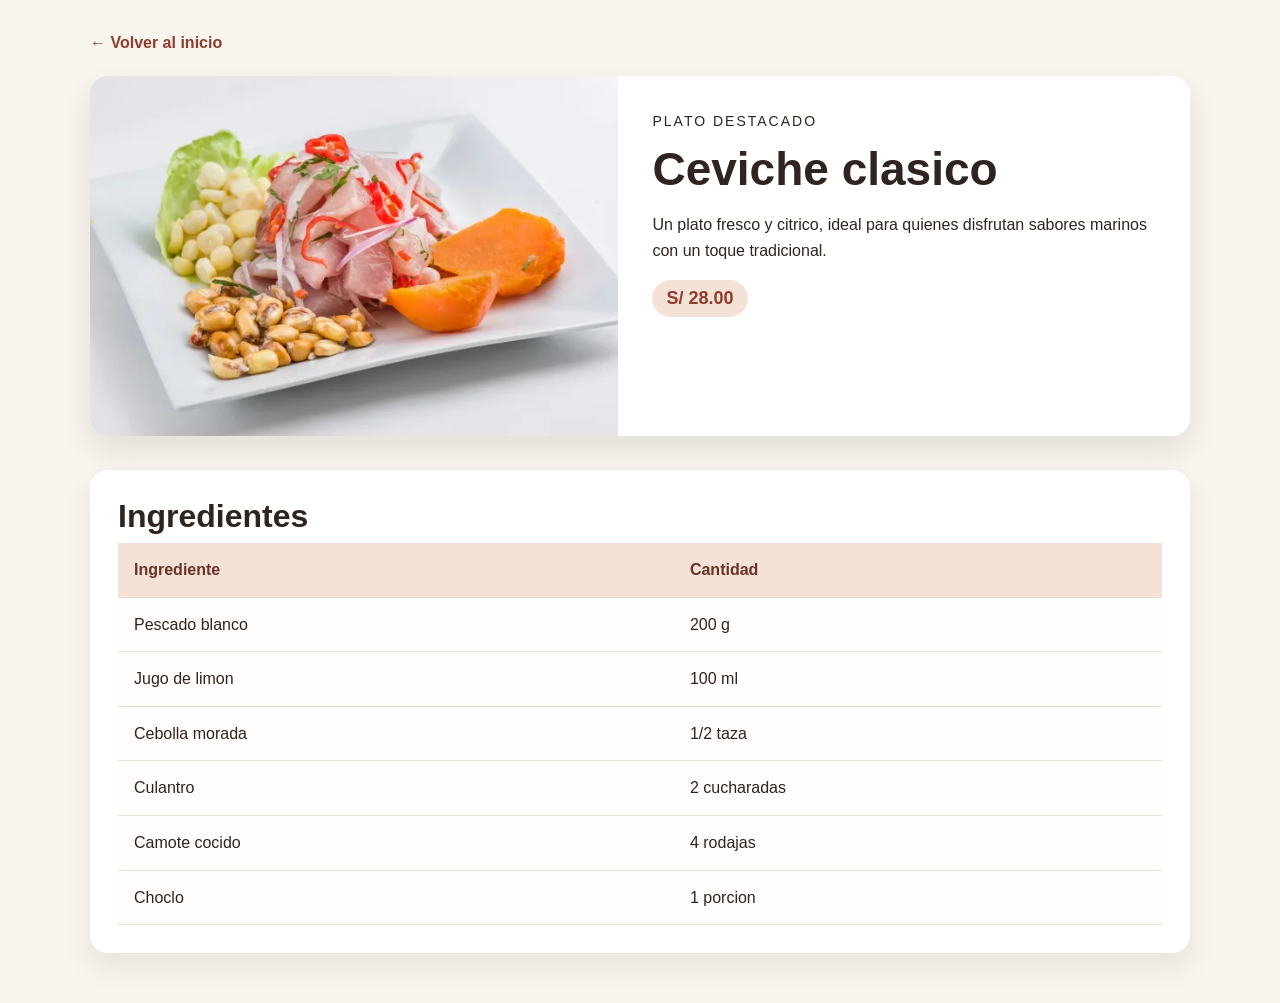
==== detalle-ceviche.html @ c4972c7e "first commit" ====
<!DOCTYPE html>
<html lang="es">
<head>
    <meta charset="UTF-8">
    <meta name="viewport" content="width=device-width, initial-scale=1.0">
    <title>Detalle - Ceviche clasico</title>
    <link rel="stylesheet" href="styles.css">
</head>
<body>
    <main class="detalle contenedor">
        <a class="volver" href="index.html">← Volver al inicio</a>

        <section class="detalle-cabecera">
            <a href="">
                <img src="/assets/img/ceviche.webp" alt="Ceviche clasico">
            </a>
            <div class="detalle-info">
                <p class="etiqueta">Plato destacado</p>
                <h1>Ceviche clasico</h1>
                <p>Un plato fresco y citrico, ideal para quienes disfrutan sabores marinos con un toque tradicional.</p>
                <span class="precio grande">S/ 28.00</span>
            </div>
        </section>

        <section class="ingredientes">
            <h2>Ingredientes</h2>
            <table>
                <thead>
                    <tr>
                        <th>Ingrediente</th>
                        <th>Cantidad</th>
                    </tr>
                </thead>
                <tbody>
                    <tr>
                        <td>Pescado blanco</td>
                        <td>200 g</td>
                    </tr>
                    <tr>
                        <td>Jugo de limon</td>
                        <td>100 ml</td>
                    </tr>
                    <tr>
                        <td>Cebolla morada</td>
                        <td>1/2 taza</td>
                    </tr>
                    <tr>
                        <td>Culantro</td>
                        <td>2 cucharadas</td>
                    </tr>
                    <tr>
                        <td>Camote cocido</td>
                        <td>4 rodajas</td>
                    </tr>
                    <tr>
                        <td>Choclo</td>
                        <td>1 porcion</td>
                    </tr>
                </tbody>
            </table>
        </section>
    </main>
</body>
</html>
---- styles.css ----
* {
    box-sizing: border-box;
}

body {
    margin: 0;
    font-family: Arial, sans-serif;
    background-color: #f8f4ee;
    color: #2f241f;
}

a {
    color: inherit;
    text-decoration: none;
}

img {
    display: block;
    width: 100%;
}

.contenedor {
    width: 1100px;
    max-width: calc(100% - 60px);
    margin: 0 auto;
}

.hero {
    padding: 48px 0 56px;
    background: #8f3c2e;
    color: #fff8f4;
}

.etiqueta {
    margin: 0 0 10px;
    font-size: 14px;
    letter-spacing: 2px;
    text-transform: uppercase;
}

.hero h1,
.detalle-info h1 {
    margin: 0 0 12px;
    font-size: 46px;
}

.subtitulo {
    width: 620px;
    max-width: 100%;
    margin: 0 0 24px;
    font-size: 18px;
    line-height: 1.6;
}

.buscador input {
    width: 100%;
    padding: 16px 18px;
    border: 0;
    border-radius: 10px;
    font-size: 16px;
    outline: none;
}

.seccion-titulo {
    padding: 40px 0 24px;
}

.seccion-titulo h2,
.ingredientes h2 {
    margin: 0 0 8px;
    font-size: 32px;
}

.seccion-titulo p,
.detalle-info p,
table {
    line-height: 1.6;
}

.platos {
    padding-bottom: 48px;
}

.tarjeta {
    display: inline-block;
    width: 31%;
    margin-right: 2.8%;
    vertical-align: top;
    background: #ffffff;
    border-radius: 16px;
    overflow: hidden;
    box-shadow: 0 14px 30px rgba(47, 36, 31, 0.12);
}

.tarjeta:last-child {
    margin-right: 0;
}

.tarjeta img {
    height: 230px;
    object-fit: cover;
}

.tarjeta-contenido {
    padding: 20px;
}

.tarjeta h3 {
    margin: 0 0 10px;
    font-size: 24px;
}

.tarjeta p {
    margin: 0 0 16px;
    color: #5f5149;
}

.precio {
    display: inline-block;
    padding: 8px 14px;
    background: #f3e2d5;
    border-radius: 999px;
    font-weight: bold;
    color: #8f3c2e;
}

.grande {
    font-size: 18px;
}

.detalle {
    padding: 34px 0 50px;
}

.volver {
    display: inline-block;
    margin-bottom: 24px;
    color: #8f3c2e;
    font-weight: bold;
}

.detalle-cabecera {
    margin-bottom: 34px;
    background: #ffffff;
    border-radius: 18px;
    overflow: hidden;
    box-shadow: 0 14px 30px rgba(47, 36, 31, 0.1);
}

.detalle-cabecera img {
    width: 48%;
    height: 360px;
    object-fit: cover;
    display: inline-block;
    vertical-align: top;
}

.detalle-info {
    display: inline-block;
    width: 51%;
    padding: 34px 30px;
    vertical-align: top;
}

.ingredientes {
    background: #ffffff;
    padding: 28px;
    border-radius: 18px;
    box-shadow: 0 14px 30px rgba(47, 36, 31, 0.08);
}

table {
    width: 100%;
    border-collapse: collapse;
    background: #fffdfb;
}

th,
td {
    padding: 14px 16px;
    text-align: left;
    border-bottom: 1px solid #eadfd4;
}

th {
    background: #f3e2d5;
    color: #6a3328;
}
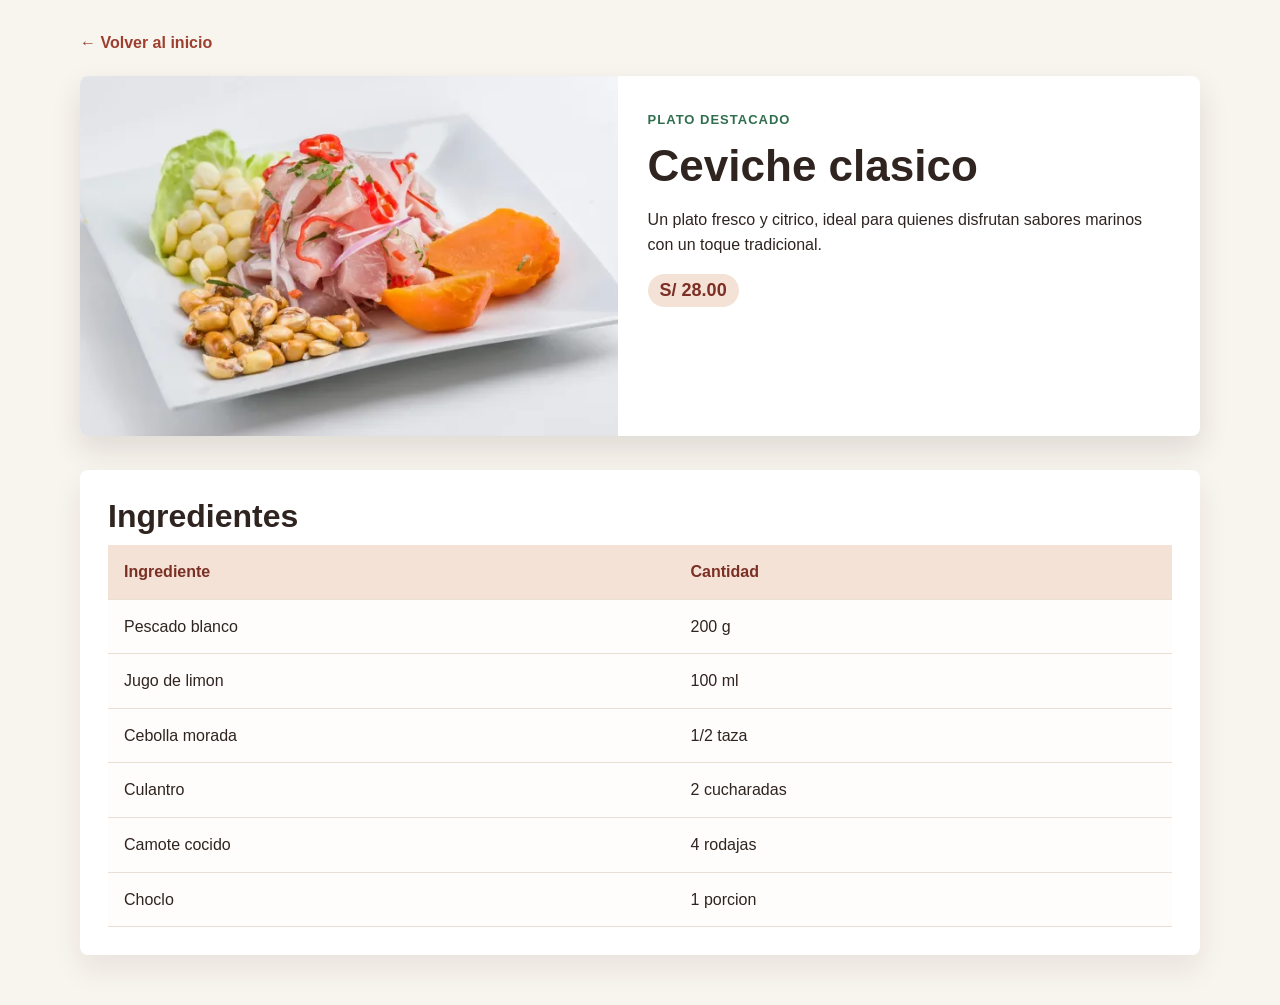
==== commit bcd39eec: "Agregando página de prueba" ====
--- a/detalle-ceviche.html
+++ b/detalle-ceviche.html
@@ -4,16 +4,14 @@
     <meta charset="UTF-8">
     <meta name="viewport" content="width=device-width, initial-scale=1.0">
     <title>Detalle - Ceviche clasico</title>
-    <link rel="stylesheet" href="styles.css">
+    <link rel="stylesheet" href="assets/css/styles.css">
 </head>
 <body>
     <main class="detalle contenedor">
-        <a class="volver" href="index.html">← Volver al inicio</a>
+        <a class="volver" href="index.html">&larr; Volver al inicio</a>
 
         <section class="detalle-cabecera">
-            <a href="">
-                <img src="/assets/img/ceviche.webp" alt="Ceviche clasico">
-            </a>
+            <img src="assets/img/ceviche.webp" alt="Ceviche clasico">
             <div class="detalle-info">
                 <p class="etiqueta">Plato destacado</p>
                 <h1>Ceviche clasico</h1>
--- a/assets/css/styles.css
+++ b/assets/css/styles.css
@@ -0,0 +1,610 @@
+* {
+    box-sizing: border-box;
+}
+
+:root {
+    --fondo: #f8f4ee;
+    --papel: #ffffff;
+    --texto: #2f241f;
+    --muted: #62544d;
+    --primario: #9d3f2f;
+    --primario-oscuro: #7c2f24;
+    --verde: #2f6f4e;
+    --suave: #f3e2d5;
+    --borde: #eadfd4;
+    --sombra: 0 14px 30px rgba(47, 36, 31, 0.12);
+}
+
+body {
+    margin: 0;
+    font-family: Arial, sans-serif;
+    background: var(--fondo);
+    color: var(--texto);
+}
+
+a {
+    color: inherit;
+    text-decoration: none;
+}
+
+img {
+    display: block;
+    width: 100%;
+}
+
+input,
+select,
+button {
+    font: inherit;
+}
+
+.contenedor {
+    width: 1120px;
+    max-width: calc(100% - 40px);
+    margin: 0 auto;
+}
+
+.site-header {
+    border-bottom: 1px solid var(--borde);
+}
+
+.nav {
+    min-height: 72px;
+    display: flex;
+    align-items: center;
+    justify-content: space-between;
+    gap: 24px;
+}
+
+.logo {
+    font-size: 22px;
+    font-weight: 800;
+    color: var(--primario);
+}
+
+.menu {
+    display: flex;
+    align-items: center;
+    gap: 8px;
+    flex-wrap: wrap;
+}
+
+.menu-toggle,
+.hamburguesa {
+    display: none;
+}
+
+.hamburguesa {
+    width: 42px;
+    height: 42px;
+    align-items: center;
+    justify-content: center;
+    flex-direction: column;
+    gap: 5px;
+    border: 1px solid var(--borde);
+    border-radius: 6px;
+    cursor: pointer;
+    transition: 0.2s ease;
+}
+
+.hamburguesa:hover {
+    border-color: var(--primario);
+    box-shadow: 0 8px 16px rgba(47, 36, 31, 0.12);
+}
+
+.hamburguesa span {
+    width: 20px;
+    height: 2px;
+    background: var(--primario-oscuro);
+    border-radius: 999px;
+}
+
+.menu a {
+    padding: 10px 14px;
+    border-radius: 6px;
+    color: var(--muted);
+    font-weight: 700;
+    transition: 0.2s ease;
+}
+
+.menu a:hover,
+.menu a.activo {
+    background: var(--suave);
+    color: var(--primario-oscuro);
+}
+
+.banner {
+    min-height: 480px;
+    display: flex;
+    align-items: center;
+    background:
+        linear-gradient(rgba(31, 23, 19, 0.62), rgba(31, 23, 19, 0.62)),
+        url("../img/lomo-saltado.jpg") center/cover;
+    color: #fffaf6;
+}
+
+.banner-contenido {
+    padding: 80px 0;
+}
+
+.etiqueta {
+    margin: 0 0 10px;
+    color: var(--verde);
+    font-size: 13px;
+    font-weight: 800;
+    letter-spacing: 1px;
+    text-transform: uppercase;
+}
+
+.banner .etiqueta,
+.page-hero .etiqueta,
+.footer .etiqueta {
+    color: #f9cfa8;
+}
+
+.banner h1,
+.page-hero h1 {
+    width: 720px;
+    max-width: 100%;
+    margin: 0 0 16px;
+    font-size: 52px;
+    line-height: 1.05;
+}
+
+.banner p,
+.page-hero p {
+    width: 650px;
+    max-width: 100%;
+    margin: 0 0 24px;
+    font-size: 18px;
+    line-height: 1.6;
+}
+
+.acciones {
+    display: flex;
+    gap: 12px;
+    flex-wrap: wrap;
+}
+
+.btn {
+    display: inline-flex;
+    align-items: center;
+    justify-content: center;
+    min-height: 46px;
+    padding: 12px 18px;
+    border-radius: 6px;
+    background: var(--primario);
+    color: #ffffff;
+    font-weight: 800;
+    box-shadow: 0 10px 18px rgba(0, 0, 0, 0.18);
+    transition: 0.2s ease;
+}
+
+.btn:hover {
+    background: var(--primario-oscuro);
+    transform: translateY(-2px);
+}
+
+.btn-secundario {
+    background: #ffffff;
+    color: var(--primario-oscuro);
+}
+
+.btn-secundario:hover {
+    background: var(--suave);
+}
+
+.seccion {
+    padding: 54px 0;
+}
+
+.seccion-cabecera {
+    width: 720px;
+    max-width: 100%;
+    margin-bottom: 26px;
+}
+
+.seccion-cabecera h2,
+.descripcion h2,
+.filtros h2,
+.dato-card h2,
+.ingredientes h2 {
+    margin: 0 0 10px;
+    font-size: 32px;
+}
+
+.seccion-cabecera p,
+.descripcion p,
+.dato-card p,
+.plato-info p,
+.detalle-info p,
+table {
+    line-height: 1.6;
+}
+
+.seccion-cabecera p,
+.plato-info p,
+.dato-card p,
+.descripcion p {
+    color: var(--muted);
+}
+
+.grid-platos,
+.catalogo-lista {
+    display: flex;
+    gap: 22px;
+    flex-wrap: wrap;
+}
+
+.plato-card {
+    flex: 1 1 280px;
+    min-width: 0;
+    background: var(--papel);
+    border-radius: 8px;
+    overflow: hidden;
+    box-shadow: var(--sombra);
+    transition: 0.2s ease;
+}
+
+.plato-card:hover {
+    transform: translateY(-6px);
+    box-shadow: 0 18px 36px rgba(47, 36, 31, 0.18);
+}
+
+.plato-card img {
+    height: 220px;
+    object-fit: cover;
+}
+
+.plato-info {
+    padding: 20px;
+}
+
+.plato-info h3 {
+    margin: 8px 0 10px;
+    font-size: 24px;
+}
+
+.categoria,
+.precio {
+    display: inline-flex;
+    align-items: center;
+    min-height: 30px;
+    padding: 6px 12px;
+    border-radius: 999px;
+    font-size: 14px;
+    font-weight: 800;
+}
+
+.categoria {
+    background: #e3efe7;
+    color: var(--verde);
+}
+
+.precio {
+    background: var(--suave);
+    color: var(--primario-oscuro);
+}
+
+.descripcion-banda {
+    padding: 52px 0;
+    background: #ffffff;
+    border-top: 1px solid var(--borde);
+    border-bottom: 1px solid var(--borde);
+}
+
+.descripcion {
+    display: flex;
+    align-items: flex-start;
+    justify-content: space-between;
+    gap: 40px;
+}
+
+.descripcion > div,
+.descripcion > p {
+    flex: 1;
+}
+
+.page-hero {
+    padding: 74px 0;
+    background:
+        linear-gradient(rgba(31, 23, 19, 0.68), rgba(31, 23, 19, 0.68)),
+        url("../img/ceviche.webp") center/cover;
+    color: #fffaf6;
+}
+
+.contacto-hero {
+    background:
+        linear-gradient(rgba(31, 23, 19, 0.68), rgba(31, 23, 19, 0.68)),
+        url("../img/pasta-al-pesto.jpeg") center/cover;
+}
+
+.catalogo {
+    display: flex;
+    align-items: flex-start;
+    gap: 26px;
+    padding: 44px 0 58px;
+}
+
+.filtros {
+    flex: 0 0 280px;
+    display: flex;
+    flex-direction: column;
+    gap: 10px;
+    padding: 22px;
+    background: var(--papel);
+    border-radius: 8px;
+    box-shadow: var(--sombra);
+}
+
+.filtros label {
+    font-weight: 800;
+    color: var(--texto);
+}
+
+.filtros input,
+.filtros select,
+.contact-form input,
+.contact-form textarea {
+    width: 100%;
+    padding: 12px 14px;
+    border: 1px solid var(--borde);
+    border-radius: 6px;
+    background: #fffdfb;
+    color: var(--texto);
+    outline: none;
+    transition: 0.2s ease;
+}
+
+.filtros input:focus,
+.filtros select:focus,
+.contact-form input:focus,
+.contact-form textarea:focus {
+    border-color: var(--primario);
+    box-shadow: 0 0 0 3px rgba(157, 63, 47, 0.12);
+}
+
+.rango-texto {
+    margin: 0 0 8px;
+    color: var(--muted);
+    font-size: 14px;
+}
+
+.chips {
+    display: flex;
+    gap: 8px;
+    flex-wrap: wrap;
+    margin-top: 4px;
+}
+
+.chips button {
+    border: 0;
+    border-radius: 999px;
+    padding: 8px 12px;
+    background: var(--suave);
+    color: var(--primario-oscuro);
+    font-weight: 800;
+    cursor: pointer;
+    transition: 0.2s ease;
+}
+
+.chips button:hover {
+    background: var(--primario);
+    color: #ffffff;
+}
+
+.catalogo-lista {
+    flex: 1;
+}
+
+.contacto {
+    display: flex;
+    align-items: stretch;
+    gap: 26px;
+    padding: 44px 0 58px;
+}
+
+.contacto-datos {
+    flex: 1;
+    display: flex;
+    flex-direction: column;
+    gap: 18px;
+}
+
+.dato-card,
+.mapa-card {
+    background: var(--papel);
+    border-radius: 8px;
+    box-shadow: var(--sombra);
+}
+
+.dato-card {
+    padding: 24px;
+}
+
+.dato-card p {
+    margin: 6px 0;
+}
+
+.mapa-card {
+    flex: 1.35;
+    min-height: 420px;
+    overflow: hidden;
+}
+
+.mapa-card iframe {
+    width: 100%;
+    height: 100%;
+    min-height: 420px;
+    border: 0;
+}
+
+.footer {
+    padding: 24px 0;
+    background: #241f1b;
+    color: #fffaf6;
+}
+
+.footer-contenido {
+    display: flex;
+    align-items: center;
+    justify-content: space-between;
+    gap: 18px;
+    flex-wrap: wrap;
+}
+
+.footer p {
+    margin: 0;
+}
+
+.detalle {
+    padding: 34px 0 50px;
+}
+
+.volver {
+    display: inline-block;
+    margin-bottom: 24px;
+    color: var(--primario);
+    font-weight: 800;
+}
+
+.detalle-cabecera {
+    display: flex;
+    gap: 0;
+    margin-bottom: 34px;
+    background: var(--papel);
+    border-radius: 8px;
+    overflow: hidden;
+    box-shadow: var(--sombra);
+}
+
+.detalle-cabecera img {
+    width: 48%;
+    height: 360px;
+    object-fit: cover;
+    transition: 0.2s ease;
+}
+
+.detalle-cabecera img:hover {
+    transform: scale(1.04);
+}
+
+.detalle-info {
+    width: 52%;
+    padding: 34px 30px;
+}
+
+.detalle-info h1 {
+    margin: 0 0 12px;
+    font-size: 44px;
+}
+
+.grande {
+    font-size: 18px;
+}
+
+.ingredientes {
+    background: var(--papel);
+    padding: 28px;
+    border-radius: 8px;
+    box-shadow: 0 14px 30px rgba(47, 36, 31, 0.08);
+}
+
+table {
+    width: 100%;
+    border-collapse: collapse;
+    background: #fffdfb;
+}
+
+th,
+td {
+    padding: 14px 16px;
+    text-align: left;
+    border-bottom: 1px solid var(--borde);
+}
+
+th {
+    background: var(--suave);
+    color: var(--primario-oscuro);
+}
+
+@media (max-width: 860px) {
+    .descripcion,
+    .catalogo,
+    .contacto,
+    .detalle-cabecera {
+        flex-direction: column;
+    }
+
+    .nav {
+        min-height: 64px;
+        padding: 14px 0;
+        flex-wrap: wrap;
+    }
+
+    .hamburguesa {
+        display: flex;
+        margin-left: auto;
+    }
+
+    .menu {
+        display: none;
+        width: 100%;
+        flex-direction: column;
+        align-items: stretch;
+        gap: 8px;
+        padding-top: 12px;
+    }
+
+    .menu-toggle:checked ~ .menu {
+        display: flex;
+    }
+
+    .banner h1,
+    .page-hero h1 {
+        font-size: 38px;
+    }
+
+    .filtros,
+    .detalle-cabecera img,
+    .detalle-info {
+        width: 100%;
+        flex-basis: auto;
+    }
+
+    .mapa-card {
+        min-height: 340px;
+    }
+
+    .mapa-card iframe {
+        min-height: 340px;
+    }
+}
+
+@media (max-width: 560px) {
+    .contenedor {
+        max-width: calc(100% - 24px);
+    }
+
+    .banner {
+        min-height: 420px;
+    }
+
+    .banner h1,
+    .page-hero h1 {
+        font-size: 32px;
+    }
+
+    .banner p,
+    .page-hero p {
+        font-size: 16px;
+    }
+
+    .menu a {
+        padding: 9px 10px;
+    }
+
+    .plato-card img {
+        height: 190px;
+    }
+}
